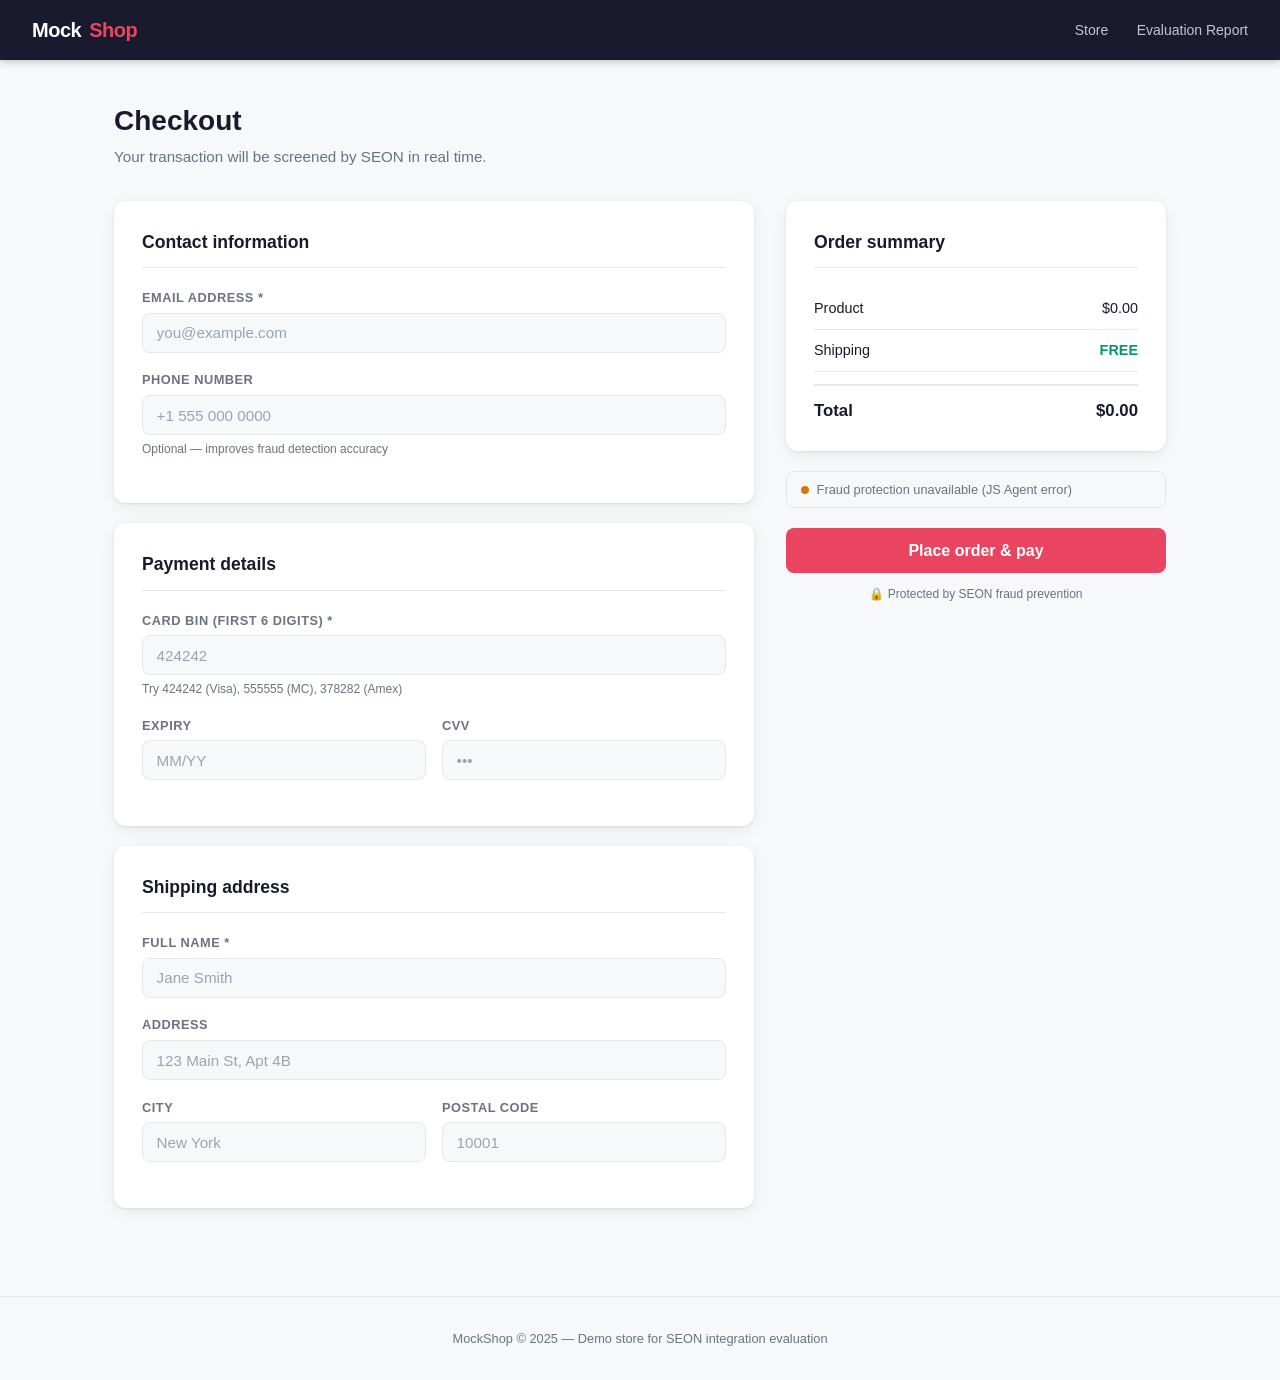
==== checkout.html @ 4286bf69 "Add evaluation report page to UI - report.html: full interactive report with how-to instructions,   " ====
<!DOCTYPE html>
<html lang="en">
<head>
  <meta charset="UTF-8" />
  <meta name="viewport" content="width=device-width, initial-scale=1.0" />
  <title>Checkout — MockShop</title>
  <link rel="stylesheet" href="style.css" />
  <!-- SEON JavaScript Agent v6 -->
  <script src="https://cdn.seondf.com/js/v6/agent.js"></script>
</head>
<body>

<header>
  <a class="logo" href="index.html">Mock<span>Shop</span></a>
  <nav>
    <a href="index.html">Store</a>
    <a href="report.html">Evaluation Report</a>
  </nav>
</header>

<main>
  <h1 class="page-title">Checkout</h1>
  <p class="page-subtitle">Your transaction will be screened by SEON in real time.</p>

  <div class="checkout-layout">

    <!-- ── Left: form ── -->
    <div>
      <div class="card" style="margin-bottom:1.25rem">
        <p class="card-title">Contact information</p>

        <div class="form-group">
          <label for="email">Email address *</label>
          <input type="email" id="email" placeholder="you@example.com" required />
        </div>

        <div class="form-group">
          <label for="phone">Phone number</label>
          <input type="tel" id="phone" placeholder="+1 555 000 0000" />
          <p class="input-hint">Optional — improves fraud detection accuracy</p>
        </div>
      </div>

      <div class="card" style="margin-bottom:1.25rem">
        <p class="card-title">Payment details</p>

        <div class="form-group">
          <label for="card_bin">Card BIN (first 6 digits) *</label>
          <input type="text" id="card_bin" placeholder="424242" maxlength="6" pattern="\d{6}" required />
          <p class="input-hint">Try 424242 (Visa), 555555 (MC), 378282 (Amex)</p>
        </div>

        <div class="form-row">
          <div class="form-group">
            <label for="card_expiry">Expiry</label>
            <input type="text" id="card_expiry" placeholder="MM/YY" maxlength="5" />
          </div>
          <div class="form-group">
            <label for="card_cvv">CVV</label>
            <input type="text" id="card_cvv" placeholder="•••" maxlength="4" />
          </div>
        </div>
      </div>

      <div class="card">
        <p class="card-title">Shipping address</p>

        <div class="form-group">
          <label for="full_name">Full name *</label>
          <input type="text" id="full_name" placeholder="Jane Smith" required />
        </div>

        <div class="form-group">
          <label for="address">Address</label>
          <input type="text" id="address" placeholder="123 Main St, Apt 4B" />
        </div>

        <div class="form-row">
          <div class="form-group">
            <label for="city">City</label>
            <input type="text" id="city" placeholder="New York" />
          </div>
          <div class="form-group">
            <label for="postal">Postal code</label>
            <input type="text" id="postal" placeholder="10001" />
          </div>
        </div>
      </div>
    </div>

    <!-- ── Right: order summary + pay button ── -->
    <div>
      <div class="card" style="margin-bottom:1.25rem">
        <p class="card-title">Order summary</p>
        <div class="order-item">
          <span id="summary-product">Loading…</span>
          <span id="summary-amount">—</span>
        </div>
        <div class="order-item">
          <span>Shipping</span>
          <span style="color:var(--approve);font-weight:600">FREE</span>
        </div>
        <div class="order-total">
          <span>Total</span>
          <span id="summary-total">—</span>
        </div>
      </div>

      <!-- SEON fingerprint status -->
      <div class="seon-badge loading" id="seon-status">
        <span class="dot"></span>
        <span id="seon-status-text">Initializing fraud protection…</span>
      </div>

      <!-- Error box (shown on API/CORS errors) -->
      <div class="error-box" id="error-box"></div>

      <button class="btn btn-primary" id="pay-btn" style="width:100%;justify-content:center;padding:.85rem;font-size:1rem" onclick="handleCheckout()">
        Place order & pay
      </button>

      <p style="font-size:.75rem;color:var(--muted);text-align:center;margin-top:.75rem">
        🔒 Protected by SEON fraud prevention
      </p>
    </div>

  </div>
</main>

<footer>
  MockShop &copy; 2025 — Demo store for SEON integration evaluation
</footer>

<!-- ── Result modal ── -->
<div class="result-overlay" id="result-overlay">
  <div class="result-modal" id="result-modal">
    <div class="result-icon" id="result-icon"></div>
    <div class="result-state" id="result-state"></div>
    <div class="result-score" id="result-score"></div>
    <div class="result-details" id="result-details"></div>
    <button class="btn btn-primary" style="width:100%;justify-content:center" onclick="location.href='index.html'">
      Back to shop
    </button>
  </div>
</div>

<script>
// ── Configuration ──────────────────────────────────────────────────────────
const SEON_API_URL = '/api/seon-check'; // Serverless proxy — key is server-side

// ── Parse URL params ────────────────────────────────────────────────────────
const params = new URLSearchParams(location.search);
const productName = params.get('product') || 'Product';
const amount      = parseFloat(params.get('amount') || '0');
const sku         = params.get('sku') || 'UNKNOWN';

document.getElementById('summary-product').textContent = productName;
document.getElementById('summary-amount').textContent  = `$${amount.toFixed(2)}`;
document.getElementById('summary-total').textContent   = `$${amount.toFixed(2)}`;

// ── Helpers ─────────────────────────────────────────────────────────────────
function uuid() {
  return 'xxxxxxxx-xxxx-4xxx-yxxx-xxxxxxxxxxxx'.replace(/[xy]/g, c => {
    const r = Math.random() * 16 | 0;
    return (c === 'x' ? r : (r & 0x3 | 0x8)).toString(16);
  });
}

async function getClientIP() {
  try {
    const r = await fetch('https://api.ipify.org?format=json');
    const d = await r.json();
    return d.ip;
  } catch {
    return null;
  }
}

// ── SEON JS Agent init ───────────────────────────────────────────────────────
let seonReady = false;
let seonError = null;

(async () => {
  const statusEl   = document.getElementById('seon-status');
  const statusText = document.getElementById('seon-status-text');

  try {
    if (typeof seon === 'undefined') throw new Error('SEON JS Agent failed to load');

    await seon.init({
      host: 'seondf.com',
      silent_mode: true,
    });

    seonReady = true;
    statusEl.classList.remove('loading');
    statusEl.classList.add('ready');
    statusText.textContent = 'Fraud protection active';
  } catch (err) {
    seonError = err.message;
    statusText.textContent = 'Fraud protection unavailable (JS Agent error)';
    console.warn('[SEON] init error:', err);
  }
})();

// ── Checkout handler ────────────────────────────────────────────────────────
async function handleCheckout() {
  const email   = document.getElementById('email').value.trim();
  const phone   = document.getElementById('phone').value.trim();
  const cardBin = document.getElementById('card_bin').value.trim();
  const name    = document.getElementById('full_name').value.trim();

  // Basic validation
  if (!email || !cardBin || cardBin.length !== 6 || !name) {
    showError('Please fill in your email, full name, and a valid 6-digit card BIN.');
    return;
  }

  // Loading state
  const btn = document.getElementById('pay-btn');
  btn.innerHTML = '<span class="spinner"></span>Checking transaction…';
  btn.disabled = true;
  hideError();

  try {
    // 1. Get device fingerprint session token from SEON JS Agent
    let sessionToken = null;
    const sessionId = uuid();

    if (seonReady) {
      try {
        sessionToken = await seon.getSession({
          host: 'seondf.com',
          session_id: sessionId,
        });
      } catch (e) {
        console.warn('[SEON] getSession error:', e);
      }
    }

    // 2. Get client IP
    const clientIp = await getClientIP();

    // 3. Build Fraud API payload (ecommerce / purchase use case)
    const transactionId = uuid();
    const payload = {
      config: {
        api_fields: ['email', 'ip', 'card_bin', 'aml'],
        aml: { enabled: false },
      },
      action_type: 'purchase',
      transaction_id: transactionId,
      email: email,
      ip: clientIp || undefined,
      phone_number: phone || undefined,
      card_bin: cardBin,
      purchase_amount: amount,
      purchase_currency: 'USD',
      full_name: name,
      custom_fields: {
        product_sku: sku,
        product_name: productName,
        integration_type: 'browser_direct',
        demo: true,
      },
    };

    if (sessionToken) {
      payload.session = sessionToken;
    }

    // 4. Call SEON Fraud API via serverless proxy
    const response = await fetch(SEON_API_URL, {
      method: 'POST',
      headers: { 'Content-Type': 'application/json' },
      body: JSON.stringify(payload),
    });

    const data = await response.json();

    if (!response.ok || data.error_code) {
      throw new Error(data.message || data.error || `HTTP ${response.status}`);
    }

    // 5. Show result
    showResult(data, transactionId, sessionToken !== null);

  } catch (err) {
    console.error('[SEON] checkout error:', err);

    let msg = err.message;

    if (err instanceof TypeError) {
      msg = 'Network error — could not reach the API. Check your connection.';
    }

    showError(msg);
    btn.innerHTML = 'Place order & pay';
    btn.disabled = false;
  }
}

// ── Result display ──────────────────────────────────────────────────────────
function showResult(data, txId, hasSession) {
  const d = data.data || {};
  const state = d.state || 'UNKNOWN';
  const score = typeof d.fraud_score === 'number' ? d.fraud_score.toFixed(1) : '—';

  const icons  = { APPROVE: '✅', REVIEW: '⚠️', DECLINE: '❌', UNKNOWN: '❓' };
  const labels = { APPROVE: 'Approved', REVIEW: 'Under Review', DECLINE: 'Declined', UNKNOWN: 'Unknown' };
  const classes = {
    APPROVE: 'result-bg-approve',
    REVIEW:  'result-bg-review',
    DECLINE: 'result-bg-decline',
    UNKNOWN: 'result-bg-review',
  };

  document.getElementById('result-icon').textContent  = icons[state]  || '❓';
  document.getElementById('result-state').textContent = labels[state] || state;
  document.getElementById('result-score').textContent = `Fraud score: ${score} / 100`;

  // Build detail rows
  const emailData = d.email_details || {};
  const ipData    = d.ip_details    || {};
  const cardData  = d.card_details  || {};

  const rows = [
    ['Transaction ID',    txId.slice(0, 8) + '…'],
    ['Product',           productName],
    ['Amount',            `$${amount.toFixed(2)} USD`],
    ['Email domain',      emailData.email_domain            || '—'],
    ['Email deliverable', emailData.deliverable != null ? (emailData.deliverable ? 'Yes' : 'No') : '—'],
    ['IP country',        ipData.ip_country                 || '—'],
    ['IP type',           ipData.ip_type                    || '—'],
    ['VPN / Proxy',       ipData.vpn != null ? (ipData.vpn ? 'Yes' : 'No') : '—'],
    ['Card country',      cardData.card_country             || '—'],
    ['Card type',         cardData.card_type                || '—'],
    ['Device fingerprint', hasSession ? 'Captured' : 'Not captured'],
  ];

  document.getElementById('result-details').innerHTML = rows.map(([k, v]) =>
    `<div class="result-detail-row">
       <span class="result-detail-label">${k}</span>
       <span class="result-detail-value">${v}</span>
     </div>`
  ).join('');

  const modal = document.getElementById('result-modal');
  modal.className = `result-modal ${classes[state] || ''}`;

  document.getElementById('result-overlay').classList.add('show');
}

// ── Utility ──────────────────────────────────────────────────────────────────
function showError(msg) {
  const box = document.getElementById('error-box');
  box.textContent = '⚠ ' + msg;
  box.style.display = 'block';
}

function hideError() {
  document.getElementById('error-box').style.display = 'none';
}

// Close modal on backdrop click
document.getElementById('result-overlay').addEventListener('click', function(e) {
  if (e.target === this) this.classList.remove('show');
});
</script>

</body>
</html>
---- style.css ----
:root {
  --bg: #f7f8fa;
  --surface: #ffffff;
  --primary: #1a1a2e;
  --accent: #e94560;
  --accent-hover: #c73652;
  --text: #1a1a2e;
  --muted: #6b7280;
  --border: #e5e7eb;
  --approve: #059669;
  --approve-bg: #d1fae5;
  --review: #d97706;
  --review-bg: #fef3c7;
  --decline: #dc2626;
  --decline-bg: #fee2e2;
  --radius: 12px;
  --shadow: 0 1px 3px rgba(0,0,0,.08), 0 4px 16px rgba(0,0,0,.06);
}

* { box-sizing: border-box; margin: 0; padding: 0; }

body {
  font-family: -apple-system, BlinkMacSystemFont, "Segoe UI", Roboto, sans-serif;
  background: var(--bg);
  color: var(--text);
  line-height: 1.5;
  min-height: 100vh;
}

/* ── Header ── */
header {
  background: var(--primary);
  color: white;
  padding: 0 2rem;
  height: 60px;
  display: flex;
  align-items: center;
  justify-content: space-between;
  position: sticky;
  top: 0;
  z-index: 100;
  box-shadow: 0 2px 8px rgba(0,0,0,.2);
}

header .logo {
  font-size: 1.25rem;
  font-weight: 700;
  letter-spacing: -0.5px;
  display: flex;
  align-items: center;
  gap: 8px;
  text-decoration: none;
  color: white;
}

header .logo span { color: var(--accent); }

header nav a {
  color: rgba(255,255,255,.75);
  text-decoration: none;
  font-size: .875rem;
  margin-left: 1.5rem;
  transition: color .15s;
}
header nav a:hover { color: white; }

/* ── Main layout ── */
main {
  max-width: 1100px;
  margin: 0 auto;
  padding: 2.5rem 1.5rem;
}

.page-title {
  font-size: 1.75rem;
  font-weight: 700;
  margin-bottom: 0.25rem;
}

.page-subtitle {
  color: var(--muted);
  font-size: .95rem;
  margin-bottom: 2rem;
}

/* ── Product grid ── */
.products {
  display: grid;
  grid-template-columns: repeat(auto-fill, minmax(240px, 1fr));
  gap: 1.5rem;
}

.product-card {
  background: var(--surface);
  border-radius: var(--radius);
  box-shadow: var(--shadow);
  overflow: hidden;
  transition: transform .2s, box-shadow .2s;
}

.product-card:hover {
  transform: translateY(-4px);
  box-shadow: 0 4px 6px rgba(0,0,0,.08), 0 12px 28px rgba(0,0,0,.1);
}

.product-img {
  width: 100%;
  aspect-ratio: 1;
  object-fit: cover;
  background: linear-gradient(135deg, #e0e7ff, #c7d2fe);
  display: flex;
  align-items: center;
  justify-content: center;
  font-size: 4rem;
}

.product-body { padding: 1.25rem; }

.product-name {
  font-weight: 600;
  font-size: 1rem;
  margin-bottom: 0.25rem;
}

.product-desc {
  color: var(--muted);
  font-size: .8rem;
  margin-bottom: 1rem;
  line-height: 1.4;
}

.product-footer {
  display: flex;
  align-items: center;
  justify-content: space-between;
}

.product-price {
  font-size: 1.25rem;
  font-weight: 700;
  color: var(--accent);
}

.btn {
  display: inline-flex;
  align-items: center;
  gap: 6px;
  padding: .5rem 1.1rem;
  border-radius: 8px;
  font-size: .875rem;
  font-weight: 600;
  cursor: pointer;
  border: none;
  transition: background .15s, transform .1s;
  text-decoration: none;
}

.btn:active { transform: scale(.97); }

.btn-primary {
  background: var(--accent);
  color: white;
}
.btn-primary:hover { background: var(--accent-hover); }

.btn-outline {
  background: transparent;
  color: var(--accent);
  border: 1.5px solid var(--accent);
}
.btn-outline:hover { background: #fff0f3; }

/* ── Checkout page ── */
.checkout-layout {
  display: grid;
  grid-template-columns: 1fr 380px;
  gap: 2rem;
  align-items: start;
}

@media (max-width: 768px) {
  .checkout-layout { grid-template-columns: 1fr; }
}

.card {
  background: var(--surface);
  border-radius: var(--radius);
  box-shadow: var(--shadow);
  padding: 1.75rem;
}

.card-title {
  font-size: 1.1rem;
  font-weight: 700;
  margin-bottom: 1.25rem;
  padding-bottom: 0.75rem;
  border-bottom: 1px solid var(--border);
}

/* ── Order summary ── */
.order-item {
  display: flex;
  justify-content: space-between;
  align-items: center;
  padding: .6rem 0;
  border-bottom: 1px solid var(--border);
  font-size: .9rem;
}

.order-item:last-child { border-bottom: none; }

.order-total {
  display: flex;
  justify-content: space-between;
  font-weight: 700;
  font-size: 1.05rem;
  margin-top: .75rem;
  padding-top: .75rem;
  border-top: 2px solid var(--border);
}

/* ── Form ── */
.form-group {
  margin-bottom: 1.1rem;
}

label {
  display: block;
  font-size: .8rem;
  font-weight: 600;
  color: var(--muted);
  text-transform: uppercase;
  letter-spacing: .04em;
  margin-bottom: .35rem;
}

input {
  width: 100%;
  padding: .65rem .85rem;
  border: 1.5px solid var(--border);
  border-radius: 8px;
  font-size: .95rem;
  background: var(--bg);
  color: var(--text);
  transition: border-color .15s;
  outline: none;
}

input:focus { border-color: var(--accent); background: white; }

input::placeholder { color: #9ca3af; }

.input-hint {
  font-size: .75rem;
  color: var(--muted);
  margin-top: .3rem;
}

.form-row { display: grid; grid-template-columns: 1fr 1fr; gap: 1rem; }

/* ── SEON status ── */
.seon-badge {
  display: flex;
  align-items: center;
  gap: 8px;
  font-size: .8rem;
  color: var(--muted);
  background: var(--bg);
  border: 1px solid var(--border);
  border-radius: 8px;
  padding: .5rem .85rem;
  margin-bottom: 1.25rem;
}

.seon-badge .dot {
  width: 8px;
  height: 8px;
  border-radius: 50%;
  background: #9ca3af;
  flex-shrink: 0;
}

.seon-badge.ready .dot { background: var(--approve); }
.seon-badge.loading .dot { background: var(--review); animation: pulse 1s infinite; }

@keyframes pulse {
  0%, 100% { opacity: 1; }
  50% { opacity: .4; }
}

/* ── Result overlay ── */
.result-overlay {
  display: none;
  position: fixed;
  inset: 0;
  background: rgba(0,0,0,.5);
  z-index: 200;
  align-items: center;
  justify-content: center;
  padding: 1rem;
}

.result-overlay.show { display: flex; }

.result-modal {
  background: white;
  border-radius: 16px;
  padding: 2rem;
  max-width: 460px;
  width: 100%;
  box-shadow: 0 20px 60px rgba(0,0,0,.25);
  animation: slideUp .25s ease;
}

@keyframes slideUp {
  from { transform: translateY(30px); opacity: 0; }
  to { transform: translateY(0); opacity: 1; }
}

.result-icon { font-size: 3rem; margin-bottom: .75rem; }

.result-state {
  font-size: 1.6rem;
  font-weight: 800;
  margin-bottom: .25rem;
}

.result-score {
  font-size: .95rem;
  color: var(--muted);
  margin-bottom: 1.25rem;
}

.result-details {
  background: var(--bg);
  border-radius: 8px;
  padding: 1rem;
  margin-bottom: 1.5rem;
  font-size: .85rem;
}

.result-detail-row {
  display: flex;
  justify-content: space-between;
  padding: .3rem 0;
  border-bottom: 1px solid var(--border);
}

.result-detail-row:last-child { border-bottom: none; }

.result-detail-label { color: var(--muted); }

.result-detail-value { font-weight: 500; }

.result-approve { color: var(--approve); }
.result-review { color: var(--review); }
.result-decline { color: var(--decline); }

.result-bg-approve { background: var(--approve-bg); border: 2px solid var(--approve); }
.result-bg-review { background: var(--review-bg); border: 2px solid var(--review); }
.result-bg-decline { background: var(--decline-bg); border: 2px solid var(--decline); }

.result-modal.result-bg-approve .result-state { color: var(--approve); }
.result-modal.result-bg-review .result-state { color: var(--review); }
.result-modal.result-bg-decline .result-state { color: var(--decline); }

.spinner {
  display: inline-block;
  width: 18px;
  height: 18px;
  border: 2.5px solid rgba(255,255,255,.3);
  border-top-color: white;
  border-radius: 50%;
  animation: spin .7s linear infinite;
  margin-right: 8px;
  vertical-align: middle;
}

@keyframes spin { to { transform: rotate(360deg); } }

/* ── Footer ── */
footer {
  text-align: center;
  padding: 2rem;
  color: var(--muted);
  font-size: .8rem;
  border-top: 1px solid var(--border);
  margin-top: 3rem;
}

.badge {
  display: inline-block;
  padding: .2rem .6rem;
  border-radius: 999px;
  font-size: .7rem;
  font-weight: 600;
  text-transform: uppercase;
  letter-spacing: .05em;
}

.badge-new { background: #dbeafe; color: #1d4ed8; }
.badge-hot { background: #fee2e2; color: #dc2626; }

/* ── Error box ── */
.error-box {
  background: #fee2e2;
  border: 1px solid #fca5a5;
  border-radius: 8px;
  padding: .85rem 1rem;
  font-size: .85rem;
  color: #991b1b;
  margin-bottom: 1rem;
  display: none;
}
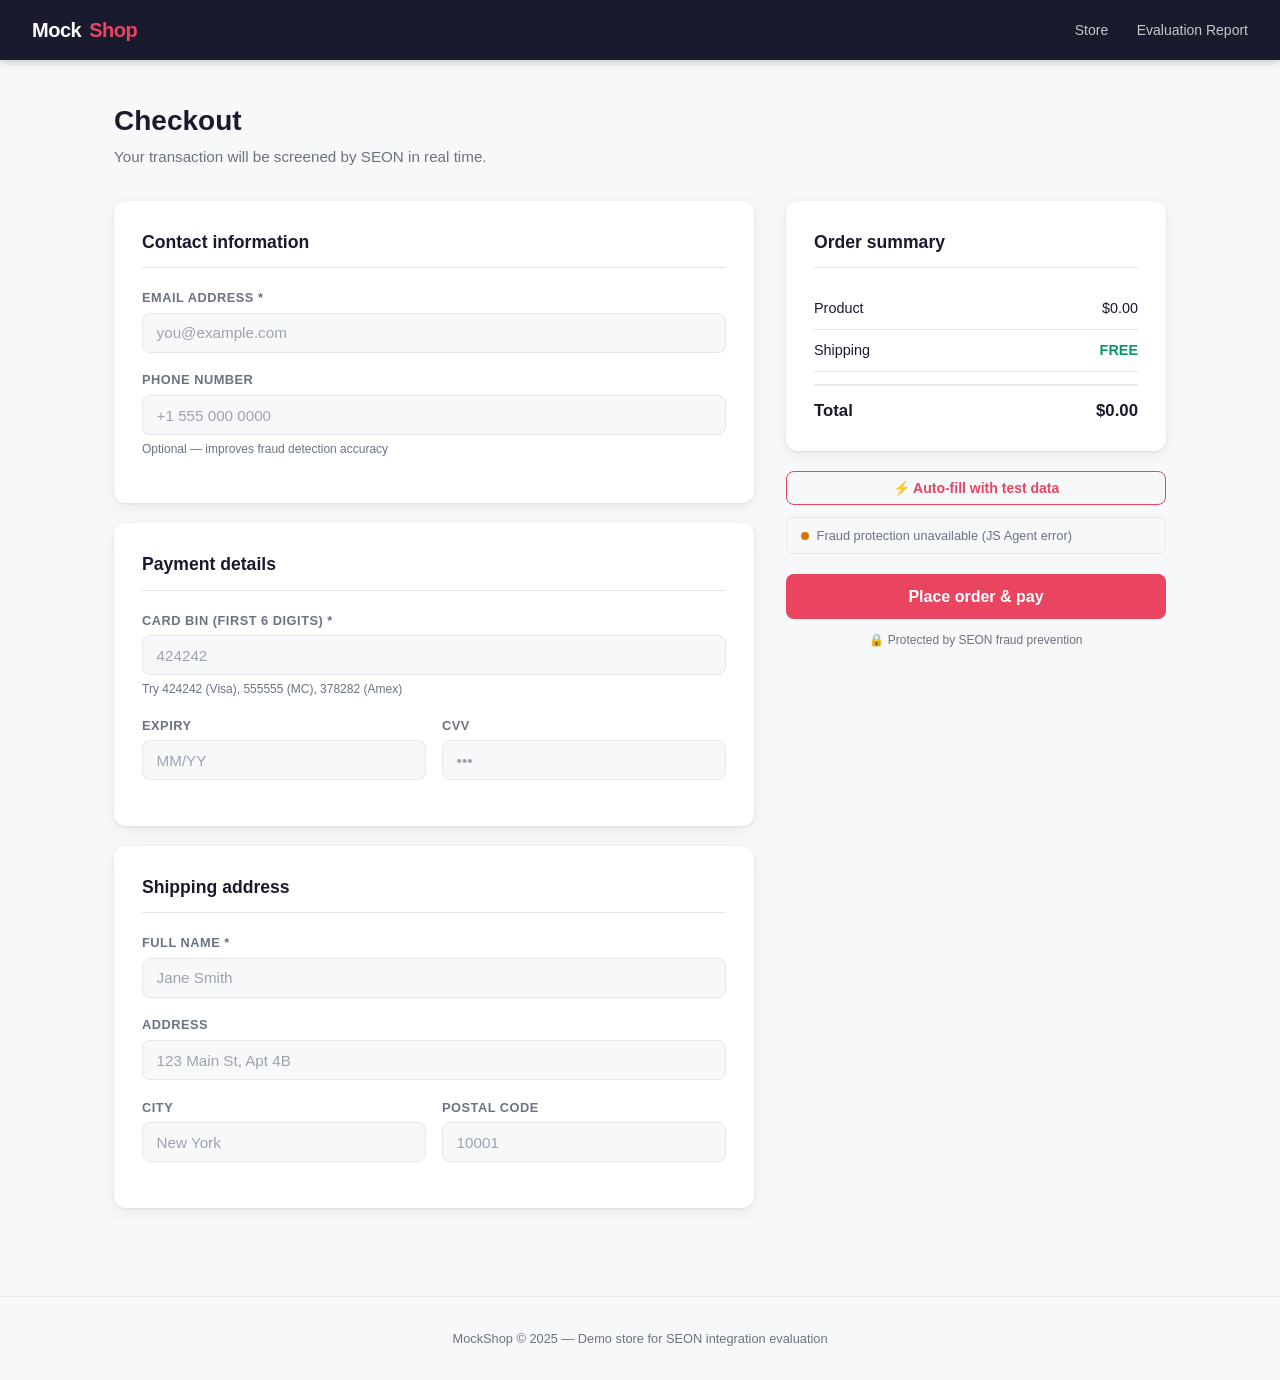
==== commit 5fdf5808: "Add auto-fill button with rotating test profiles 7 profiles cycling from low-risk (gmail, Visa 42424" ====
--- a/checkout.html
+++ b/checkout.html
@@ -105,6 +105,11 @@
           <span id="summary-total">—</span>
         </div>
       </div>
+
+      <!-- Auto-fill -->
+      <button class="btn btn-outline" id="autofill-btn" style="width:100%;justify-content:center;margin-bottom:.75rem" onclick="autoFill()">
+        ⚡ Auto-fill with test data
+      </button>
 
       <!-- SEON fingerprint status -->
       <div class="seon-badge loading" id="seon-status">
@@ -147,6 +152,45 @@
 <script>
 // ── Configuration ──────────────────────────────────────────────────────────
 const SEON_API_URL = '/api/seon-check'; // Serverless proxy — key is server-side
+
+// ── Auto-fill test data ──────────────────────────────────────────────────────
+const TEST_PROFILES = [
+  { name: 'Alice Johnson',   email: 'alice.johnson@gmail.com',      phone: '+14155552671', bin: '424242', city: 'San Francisco', postal: '94105', street: '101 Market St',     flag: '🟢 Low risk' },
+  { name: 'Bob Smith',       email: 'bob.smith@outlook.com',        phone: '+12125550182', bin: '555555', city: 'New York',      postal: '10001', street: '350 5th Ave',       flag: '🟢 Low risk' },
+  { name: 'Carlos Rivera',   email: 'carlos.r@yahoo.com',           phone: '+13105559823', bin: '378282', city: 'Los Angeles',   postal: '90001', street: '6500 Sunset Blvd',  flag: '🟢 Low risk' },
+  { name: 'Diana Wei',       email: 'diana.wei@protonmail.com',     phone: '+16175554321', bin: '400000', city: 'Boston',        postal: '02101', street: '1 Financial Ctr',   flag: '🟡 Medium risk' },
+  { name: 'Ethan Müller',    email: 'ethan.muller@temp-mail.org',   phone: '+4915215559876',bin: '676130', city: 'Berlin',       postal: '10115', street: 'Unter den Linden 1',flag: '🟡 Medium risk' },
+  { name: 'Fiona Black',     email: 'fiona99@mailinator.com',       phone: '+44207559001', bin: '491761', city: 'London',        postal: 'EC1A 1BB', street: '10 Downing St', flag: '🔴 Higher risk' },
+  { name: 'George Tanaka',   email: 'g.tanaka@guerrillamail.com',   phone: '+81345559012', bin: '356600', city: 'Tokyo',         postal: '100-0001', street: '1-1 Chiyoda',   flag: '🔴 Higher risk' },
+];
+
+let profileIndex = 0;
+
+function autoFill() {
+  const p = TEST_PROFILES[profileIndex % TEST_PROFILES.length];
+  profileIndex++;
+
+  document.getElementById('full_name').value  = p.name;
+  document.getElementById('email').value      = p.email;
+  document.getElementById('phone').value      = p.phone;
+  document.getElementById('card_bin').value   = p.bin;
+  document.getElementById('card_expiry').value= '12/27';
+  document.getElementById('card_cvv').value   = '123';
+  document.getElementById('address').value    = p.street;
+  document.getElementById('city').value       = p.city;
+  document.getElementById('postal').value     = p.postal;
+
+  const btn = document.getElementById('autofill-btn');
+  btn.textContent = `⚡ ${p.flag} — click again to rotate`;
+
+  // Flash fields
+  ['full_name','email','phone','card_bin','card_expiry','card_cvv','address','city','postal'].forEach(id => {
+    const el = document.getElementById(id);
+    el.style.transition = 'background .15s';
+    el.style.background = '#fef9c3';
+    setTimeout(() => { el.style.background = ''; }, 600);
+  });
+}
 
 // ── Parse URL params ────────────────────────────────────────────────────────
 const params = new URLSearchParams(location.search);
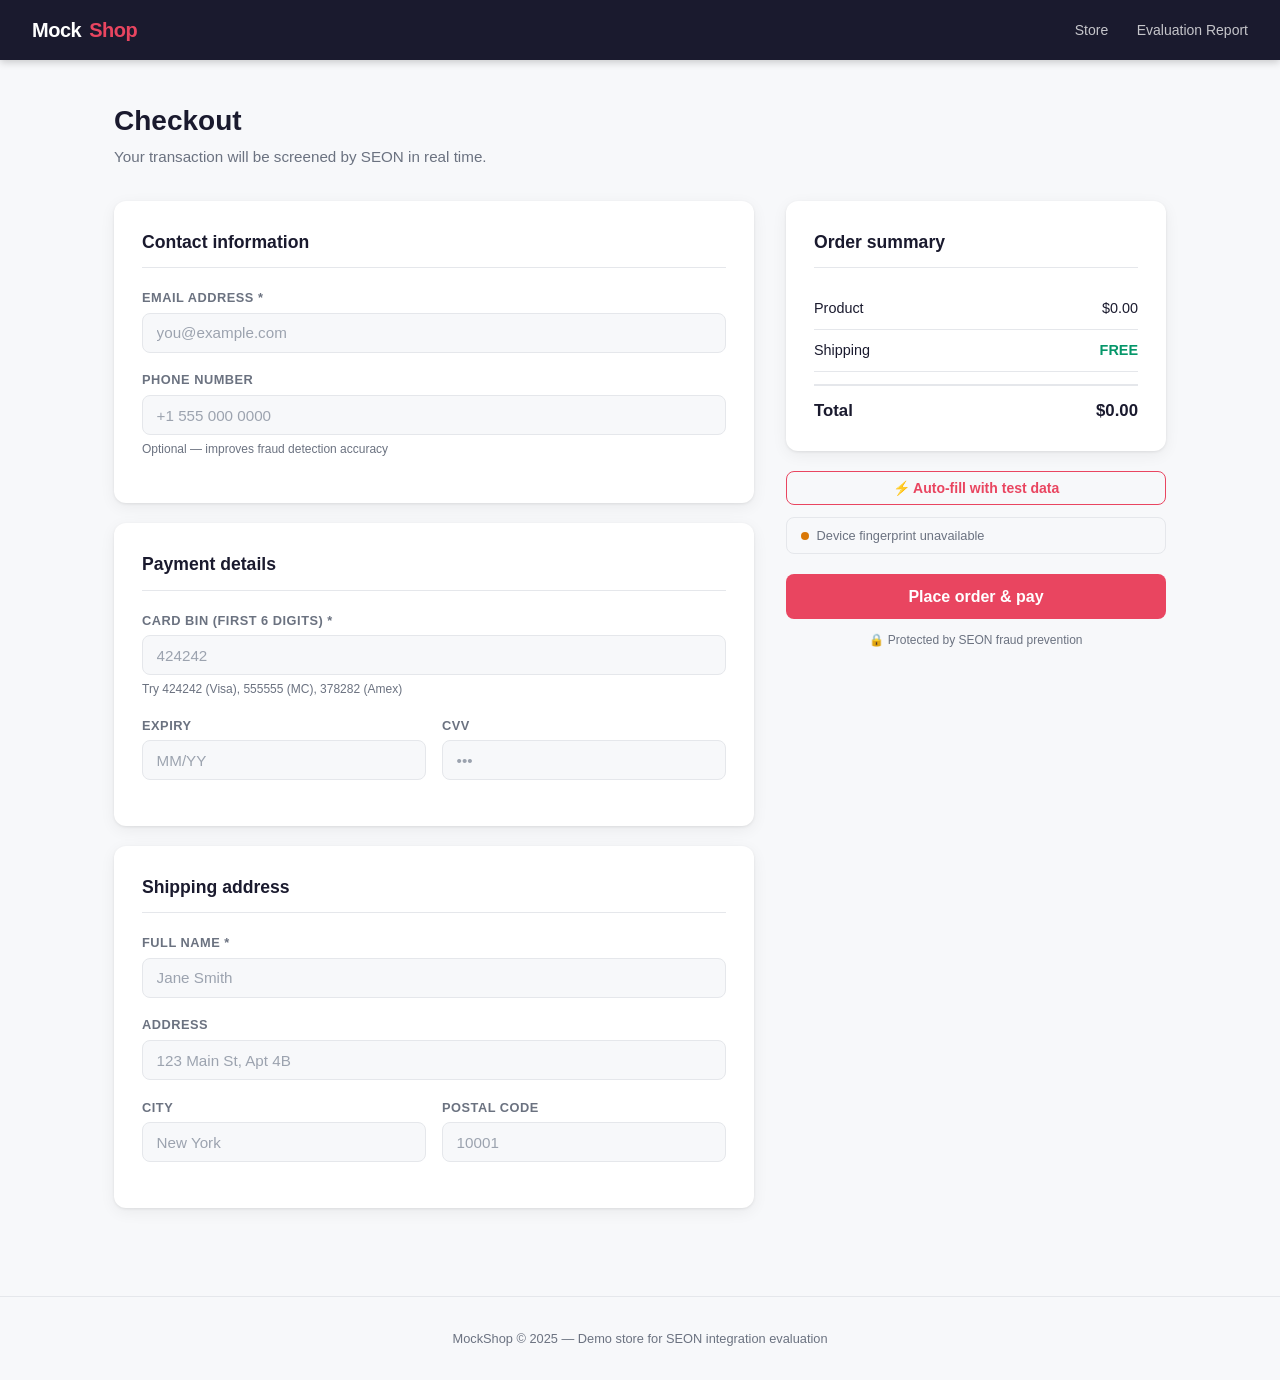
==== commit 99309309: "Fix 3 more docs-caused bugs + full enriched result display Bug fixes (all traceable to docs gaps): -" ====
--- a/checkout.html
+++ b/checkout.html
@@ -5,6 +5,54 @@
   <meta name="viewport" content="width=device-width, initial-scale=1.0" />
   <title>Checkout — MockShop</title>
   <link rel="stylesheet" href="style.css" />
+  <style>
+    /* ── Rich result modal ── */
+    .result-overlay { align-items: flex-start; padding: 2rem 1rem; overflow-y: auto; }
+    .result-modal   { max-width: 560px; width: 100%; margin: auto; max-height: none; }
+
+    .result-header { display: flex; align-items: center; gap: 1rem; margin-bottom: 1.25rem; }
+    .result-icon-big { font-size: 2.75rem; line-height: 1; flex-shrink: 0; }
+    .result-state   { font-size: 1.65rem; font-weight: 900; }
+    .result-scores  { display: flex; gap: .75rem; margin-top: .3rem; }
+    .result-score-chip {
+      background: rgba(0,0,0,.08); border-radius: 6px;
+      padding: .25rem .65rem; font-size: .8rem; font-weight: 700;
+    }
+
+    .result-section { margin-bottom: 1.1rem; }
+    .result-section-title {
+      font-size: .7rem; font-weight: 800; text-transform: uppercase;
+      letter-spacing: .07em; color: #6b7280; margin-bottom: .45rem;
+      padding-bottom: .3rem; border-bottom: 1px solid rgba(0,0,0,.08);
+    }
+    .result-rows { display: flex; flex-direction: column; gap: 0; }
+    .result-row {
+      display: flex; justify-content: space-between; align-items: center;
+      padding: .3rem 0; font-size: .83rem;
+      border-bottom: 1px solid rgba(0,0,0,.05);
+    }
+    .result-row:last-child { border-bottom: none; }
+    .result-row-label { color: #6b7280; flex-shrink: 0; margin-right: .75rem; }
+    .result-row-value { font-weight: 500; text-align: right; word-break: break-word; }
+    .val-yes  { color: var(--decline); }
+    .val-no   { color: var(--approve); }
+    .val-warn { color: var(--review); }
+    .val-ok   { color: var(--approve); }
+    .val-muted{ color: #9ca3af; }
+
+    .rules-list { display: flex; flex-direction: column; gap: .35rem; }
+    .rule-chip {
+      display: flex; justify-content: space-between;
+      background: rgba(0,0,0,.05); border-radius: 6px;
+      padding: .35rem .65rem; font-size: .78rem;
+    }
+    .rule-score { font-weight: 700; }
+    .rule-score.pos { color: var(--decline); }
+    .rule-score.neg { color: var(--approve); }
+
+    .json-toggle { font-size: .75rem; color: var(--accent); cursor: pointer; text-align: right; margin-top: .6rem; display: block; }
+    .json-block { display: none; background: #0f172a; color: #94a3b8; border-radius: 8px; padding: .85rem; font-size: .72rem; overflow-x: auto; font-family: monospace; line-height: 1.55; margin-top: .5rem; max-height: 280px; overflow-y: auto; }
+  </style>
   <!-- SEON JavaScript Agent v6 -->
   <script src="https://cdn.seondf.com/js/v6/agent.js"></script>
 </head>
@@ -28,12 +76,10 @@
     <div>
       <div class="card" style="margin-bottom:1.25rem">
         <p class="card-title">Contact information</p>
-
         <div class="form-group">
           <label for="email">Email address *</label>
           <input type="email" id="email" placeholder="you@example.com" required />
         </div>
-
         <div class="form-group">
           <label for="phone">Phone number</label>
           <input type="tel" id="phone" placeholder="+1 555 000 0000" />
@@ -43,13 +89,11 @@
 
       <div class="card" style="margin-bottom:1.25rem">
         <p class="card-title">Payment details</p>
-
         <div class="form-group">
           <label for="card_bin">Card BIN (first 6 digits) *</label>
           <input type="text" id="card_bin" placeholder="424242" maxlength="6" pattern="\d{6}" required />
           <p class="input-hint">Try 424242 (Visa), 555555 (MC), 378282 (Amex)</p>
         </div>
-
         <div class="form-row">
           <div class="form-group">
             <label for="card_expiry">Expiry</label>
@@ -64,17 +108,14 @@
 
       <div class="card">
         <p class="card-title">Shipping address</p>
-
         <div class="form-group">
           <label for="full_name">Full name *</label>
           <input type="text" id="full_name" placeholder="Jane Smith" required />
         </div>
-
         <div class="form-group">
           <label for="address">Address</label>
           <input type="text" id="address" placeholder="123 Main St, Apt 4B" />
         </div>
-
         <div class="form-row">
           <div class="form-group">
             <label for="city">City</label>
@@ -88,7 +129,7 @@
       </div>
     </div>
 
-    <!-- ── Right: order summary + pay button ── -->
+    <!-- ── Right: summary + actions ── -->
     <div>
       <div class="card" style="margin-bottom:1.25rem">
         <p class="card-title">Order summary</p>
@@ -106,22 +147,19 @@
         </div>
       </div>
 
-      <!-- Auto-fill -->
       <button class="btn btn-outline" id="autofill-btn" style="width:100%;justify-content:center;margin-bottom:.75rem" onclick="autoFill()">
         ⚡ Auto-fill with test data
       </button>
 
-      <!-- SEON fingerprint status -->
       <div class="seon-badge loading" id="seon-status">
         <span class="dot"></span>
         <span id="seon-status-text">Initializing fraud protection…</span>
       </div>
 
-      <!-- Error box (shown on API/CORS errors) -->
       <div class="error-box" id="error-box"></div>
 
       <button class="btn btn-primary" id="pay-btn" style="width:100%;justify-content:center;padding:.85rem;font-size:1rem" onclick="handleCheckout()">
-        Place order & pay
+        Place order &amp; pay
       </button>
 
       <p style="font-size:.75rem;color:var(--muted);text-align:center;margin-top:.75rem">
@@ -139,51 +177,41 @@
 <!-- ── Result modal ── -->
 <div class="result-overlay" id="result-overlay">
   <div class="result-modal" id="result-modal">
-    <div class="result-icon" id="result-icon"></div>
-    <div class="result-state" id="result-state"></div>
-    <div class="result-score" id="result-score"></div>
-    <div class="result-details" id="result-details"></div>
-    <button class="btn btn-primary" style="width:100%;justify-content:center" onclick="location.href='index.html'">
+    <div id="result-content"></div>
+    <button class="btn btn-primary" style="width:100%;justify-content:center;margin-top:1rem" onclick="location.href='index.html'">
       Back to shop
     </button>
   </div>
 </div>
 
 <script>
-// ── Configuration ──────────────────────────────────────────────────────────
-const SEON_API_URL = '/api/seon-check'; // Serverless proxy — key is server-side
-
-// ── Auto-fill test data ──────────────────────────────────────────────────────
+const SEON_API_URL = '/api/seon-check';
+
+// ── Test profiles ────────────────────────────────────────────────────────────
 const TEST_PROFILES = [
-  { name: 'Alice Johnson',   email: 'alice.johnson@gmail.com',      phone: '+14155552671', bin: '424242', city: 'San Francisco', postal: '94105', street: '101 Market St',     flag: '🟢 Low risk' },
-  { name: 'Bob Smith',       email: 'bob.smith@outlook.com',        phone: '+12125550182', bin: '555555', city: 'New York',      postal: '10001', street: '350 5th Ave',       flag: '🟢 Low risk' },
-  { name: 'Carlos Rivera',   email: 'carlos.r@yahoo.com',           phone: '+13105559823', bin: '378282', city: 'Los Angeles',   postal: '90001', street: '6500 Sunset Blvd',  flag: '🟢 Low risk' },
-  { name: 'Diana Wei',       email: 'diana.wei@protonmail.com',     phone: '+16175554321', bin: '400000', city: 'Boston',        postal: '02101', street: '1 Financial Ctr',   flag: '🟡 Medium risk' },
-  { name: 'Ethan Müller',    email: 'ethan.muller@temp-mail.org',   phone: '+4915215559876',bin: '676130', city: 'Berlin',       postal: '10115', street: 'Unter den Linden 1',flag: '🟡 Medium risk' },
-  { name: 'Fiona Black',     email: 'fiona99@mailinator.com',       phone: '+44207559001', bin: '491761', city: 'London',        postal: 'EC1A 1BB', street: '10 Downing St', flag: '🔴 Higher risk' },
-  { name: 'George Tanaka',   email: 'g.tanaka@guerrillamail.com',   phone: '+81345559012', bin: '356600', city: 'Tokyo',         postal: '100-0001', street: '1-1 Chiyoda',   flag: '🔴 Higher risk' },
+  { name:'Alice Johnson',  email:'alice.johnson@gmail.com',     phone:'+14155552671',  bin:'424242', city:'San Francisco', postal:'94105',    street:'101 Market St',       flag:'🟢 Low risk' },
+  { name:'Bob Smith',      email:'bob.smith@outlook.com',       phone:'+12125550182',  bin:'555555', city:'New York',      postal:'10001',    street:'350 5th Ave',          flag:'🟢 Low risk' },
+  { name:'Carlos Rivera',  email:'carlos.r@yahoo.com',          phone:'+13105559823',  bin:'378282', city:'Los Angeles',   postal:'90001',    street:'6500 Sunset Blvd',     flag:'🟢 Low risk' },
+  { name:'Diana Wei',      email:'diana.wei@protonmail.com',    phone:'+16175554321',  bin:'400000', city:'Boston',        postal:'02101',    street:'1 Financial Ctr',      flag:'🟡 Medium risk' },
+  { name:'Ethan Müller',   email:'ethan.muller@temp-mail.org',  phone:'+4915215559876',bin:'676130', city:'Berlin',        postal:'10115',    street:'Unter den Linden 1',   flag:'🟡 Medium risk' },
+  { name:'Fiona Black',    email:'fiona99@mailinator.com',      phone:'+44207559001',  bin:'491761', city:'London',        postal:'EC1A 1BB', street:'10 Downing St',        flag:'🔴 Higher risk' },
+  { name:'George Tanaka',  email:'g.tanaka@guerrillamail.com',  phone:'+81345559012',  bin:'356600', city:'Tokyo',         postal:'100-0001', street:'1-1 Chiyoda',          flag:'🔴 Higher risk' },
 ];
-
 let profileIndex = 0;
 
 function autoFill() {
   const p = TEST_PROFILES[profileIndex % TEST_PROFILES.length];
   profileIndex++;
-
-  document.getElementById('full_name').value  = p.name;
-  document.getElementById('email').value      = p.email;
-  document.getElementById('phone').value      = p.phone;
-  document.getElementById('card_bin').value   = p.bin;
-  document.getElementById('card_expiry').value= '12/27';
-  document.getElementById('card_cvv').value   = '123';
-  document.getElementById('address').value    = p.street;
-  document.getElementById('city').value       = p.city;
-  document.getElementById('postal').value     = p.postal;
-
-  const btn = document.getElementById('autofill-btn');
-  btn.textContent = `⚡ ${p.flag} — click again to rotate`;
-
-  // Flash fields
+  document.getElementById('full_name').value   = p.name;
+  document.getElementById('email').value       = p.email;
+  document.getElementById('phone').value       = p.phone;
+  document.getElementById('card_bin').value    = p.bin;
+  document.getElementById('card_expiry').value = '12/27';
+  document.getElementById('card_cvv').value    = '123';
+  document.getElementById('address').value     = p.street;
+  document.getElementById('city').value        = p.city;
+  document.getElementById('postal').value      = p.postal;
+  document.getElementById('autofill-btn').textContent = `⚡ ${p.flag} — click again to rotate`;
   ['full_name','email','phone','card_bin','card_expiry','card_cvv','address','city','postal'].forEach(id => {
     const el = document.getElementById(id);
     el.style.transition = 'background .15s';
@@ -192,17 +220,15 @@
   });
 }
 
-// ── Parse URL params ────────────────────────────────────────────────────────
-const params = new URLSearchParams(location.search);
+// ── URL params ───────────────────────────────────────────────────────────────
+const params      = new URLSearchParams(location.search);
 const productName = params.get('product') || 'Product';
 const amount      = parseFloat(params.get('amount') || '0');
 const sku         = params.get('sku') || 'UNKNOWN';
-
 document.getElementById('summary-product').textContent = productName;
 document.getElementById('summary-amount').textContent  = `$${amount.toFixed(2)}`;
 document.getElementById('summary-total').textContent   = `$${amount.toFixed(2)}`;
 
-// ── Helpers ─────────────────────────────────────────────────────────────────
 function uuid() {
   return 'xxxxxxxx-xxxx-4xxx-yxxx-xxxxxxxxxxxx'.replace(/[xy]/g, c => {
     const r = Math.random() * 16 | 0;
@@ -211,206 +237,274 @@
 }
 
 async function getClientIP() {
-  try {
-    const r = await fetch('https://api.ipify.org?format=json');
-    const d = await r.json();
-    return d.ip;
-  } catch {
-    return null;
-  }
+  try { return (await (await fetch('https://api.ipify.org?format=json')).json()).ip; }
+  catch { return null; }
 }
 
 // ── SEON JS Agent init ───────────────────────────────────────────────────────
 let seonReady = false;
-let seonError = null;
-
 (async () => {
   const statusEl   = document.getElementById('seon-status');
   const statusText = document.getElementById('seon-status-text');
-
   try {
-    if (typeof seon === 'undefined') throw new Error('SEON JS Agent failed to load');
-
-    await seon.init({
-      host: 'seondf.com',
-      silent_mode: true,
-    });
-
+    if (typeof seon === 'undefined') throw new Error('JS Agent script did not load');
+    // silentMode (camelCase) — not silent_mode. Docs list camelCase config keys.
+    await seon.init({ silentMode: true });
     seonReady = true;
-    statusEl.classList.remove('loading');
-    statusEl.classList.add('ready');
-    statusText.textContent = 'Fraud protection active';
+    statusEl.classList.replace('loading', 'ready');
+    statusText.textContent = 'Device fingerprint active';
   } catch (err) {
-    seonError = err.message;
-    statusText.textContent = 'Fraud protection unavailable (JS Agent error)';
-    console.warn('[SEON] init error:', err);
+    statusText.textContent = 'Device fingerprint unavailable';
+    console.warn('[SEON init]', err);
   }
 })();
 
-// ── Checkout handler ────────────────────────────────────────────────────────
+// ── Checkout ─────────────────────────────────────────────────────────────────
 async function handleCheckout() {
   const email   = document.getElementById('email').value.trim();
   const phone   = document.getElementById('phone').value.trim();
   const cardBin = document.getElementById('card_bin').value.trim();
   const name    = document.getElementById('full_name').value.trim();
 
-  // Basic validation
   if (!email || !cardBin || cardBin.length !== 6 || !name) {
-    showError('Please fill in your email, full name, and a valid 6-digit card BIN.');
+    showError('Please fill in email, full name, and a 6-digit card BIN.');
     return;
   }
 
-  // Loading state
   const btn = document.getElementById('pay-btn');
   btn.innerHTML = '<span class="spinner"></span>Checking transaction…';
-  btn.disabled = true;
+  btn.disabled  = true;
   hideError();
 
   try {
-    // 1. Get device fingerprint session token from SEON JS Agent
+    // 1. Device fingerprint
     let sessionToken = null;
-    const sessionId = uuid();
-
     if (seonReady) {
       try {
-        sessionToken = await seon.getSession({
-          host: 'seondf.com',
-          session_id: sessionId,
-        });
-      } catch (e) {
-        console.warn('[SEON] getSession error:', e);
-      }
+        sessionToken = await seon.getSession({ host: 'seondf.com', session_id: uuid() });
+      } catch (e) { console.warn('[SEON getSession]', e); }
     }
 
-    // 2. Get client IP
+    // 2. IP
     const clientIp = await getClientIP();
 
-    // 3. Build Fraud API payload (ecommerce / purchase use case)
+    // 3. Payload — all sub-APIs enabled via boolean flags in config
+    //    (NOT api_fields array — that was a docs-led mistake; real format uses booleans)
     const transactionId = uuid();
     const payload = {
       config: {
-        api_fields: ['email', 'ip', 'card_bin', 'aml'],
-        aml: { enabled: false },
+        email_api:          true,
+        phone_api:          !!phone,   // only if phone was provided
+        ip_api:             true,
+        aml_api:            false,     // requires AML setup in Admin
+        device_fingerprint: true,
       },
-      action_type: 'purchase',
-      transaction_id: transactionId,
-      email: email,
-      ip: clientIp || undefined,
-      phone_number: phone || undefined,
-      card_bin: cardBin,
-      purchase_amount: amount,
-      purchase_currency: 'USD',
-      full_name: name,
+      action_type:          'purchase',
+      transaction_id:       transactionId,
+      email:                email,
+      ip:                   clientIp   || undefined,
+      phone_number:         phone      || undefined,
+      card_bin:             cardBin,
+      transaction_amount:   amount,
+      transaction_currency: 'USD',
+      user_fullname:        name,
       custom_fields: {
-        product_sku: sku,
-        product_name: productName,
-        integration_type: 'browser_direct',
-        demo: true,
+        product_sku:        sku,
+        product_name:       productName,
+        demo:               true,
       },
     };
-
-    if (sessionToken) {
-      payload.session = sessionToken;
+    if (sessionToken) payload.session = sessionToken;
+
+    // 4. Call proxy
+    const res  = await fetch(SEON_API_URL, {
+      method:  'POST',
+      headers: { 'Content-Type': 'application/json' },
+      body:    JSON.stringify(payload),
+    });
+    const body = await res.json();
+
+    // Error check — SEON wraps errors as { success: false, error: { code, message } }
+    if (body.success === false && body.error) {
+      throw new Error(`SEON error ${body.error.code}: ${body.error.message}`);
     }
-
-    // 4. Call SEON Fraud API via serverless proxy
-    const response = await fetch(SEON_API_URL, {
-      method: 'POST',
-      headers: { 'Content-Type': 'application/json' },
-      body: JSON.stringify(payload),
-    });
-
-    const data = await response.json();
-
-    if (!response.ok || data.error_code) {
-      throw new Error(data.message || data.error || `HTTP ${response.status}`);
-    }
-
-    // 5. Show result
-    showResult(data, transactionId, sessionToken !== null);
+    if (!res.ok) throw new Error(`HTTP ${res.status}`);
+
+    showResult(body, transactionId, !!sessionToken, payload);
 
   } catch (err) {
-    console.error('[SEON] checkout error:', err);
-
-    let msg = err.message;
-
-    if (err instanceof TypeError) {
-      msg = 'Network error — could not reach the API. Check your connection.';
-    }
-
-    showError(msg);
-    btn.innerHTML = 'Place order & pay';
-    btn.disabled = false;
+    console.error('[SEON checkout]', err);
+    showError(err instanceof TypeError ? 'Network error — could not reach the API.' : err.message);
+    btn.innerHTML = 'Place order &amp; pay';
+    btn.disabled  = false;
   }
 }
 
-// ── Result display ──────────────────────────────────────────────────────────
-function showResult(data, txId, hasSession) {
-  const d = data.data || {};
-  const state = d.state || 'UNKNOWN';
-  const score = typeof d.fraud_score === 'number' ? d.fraud_score.toFixed(1) : '—';
-
-  const icons  = { APPROVE: '✅', REVIEW: '⚠️', DECLINE: '❌', UNKNOWN: '❓' };
-  const labels = { APPROVE: 'Approved', REVIEW: 'Under Review', DECLINE: 'Declined', UNKNOWN: 'Unknown' };
-  const classes = {
-    APPROVE: 'result-bg-approve',
-    REVIEW:  'result-bg-review',
-    DECLINE: 'result-bg-decline',
-    UNKNOWN: 'result-bg-review',
+// ── Rich result display ───────────────────────────────────────────────────────
+function val(v, opts = {}) {
+  if (v === null || v === undefined || v === '') return `<span class="val-muted">—</span>`;
+  if (opts.bool) return v ? `<span class="val-yes">Yes</span>` : `<span class="val-no">No</span>`;
+  if (opts.invBool) return v ? `<span class="val-no">Yes</span>` : `<span class="val-ok">No</span>`;
+  if (opts.risk && typeof v === 'number') {
+    const cls = v > 70 ? 'val-yes' : v > 30 ? 'val-warn' : 'val-ok';
+    return `<span class="${cls}">${v}</span>`;
+  }
+  return String(v);
+}
+
+function row(label, value) {
+  return `<div class="result-row"><span class="result-row-label">${label}</span><span class="result-row-value">${value}</span></div>`;
+}
+
+function section(title, rows) {
+  if (!rows.length) return '';
+  return `<div class="result-section">
+    <div class="result-section-title">${title}</div>
+    <div class="result-rows">${rows.join('')}</div>
+  </div>`;
+}
+
+function showResult(body, txId, hasSession, sentPayload) {
+  const d      = body.data || {};
+  const state  = d.state   || 'UNKNOWN';
+  const score  = typeof d.fraud_score    === 'number' ? d.fraud_score.toFixed(1)    : null;
+  const bbScore= typeof d.blackbox_score === 'number' ? d.blackbox_score.toFixed(1) : null;
+  const calcMs = d.calculation_time;
+
+  const stateMap = {
+    APPROVE: { icon: '✅', label: 'Approved',     cls: 'result-bg-approve' },
+    REVIEW:  { icon: '⚠️', label: 'Under Review', cls: 'result-bg-review'  },
+    DECLINE: { icon: '❌', label: 'Declined',     cls: 'result-bg-decline' },
   };
-
-  document.getElementById('result-icon').textContent  = icons[state]  || '❓';
-  document.getElementById('result-state').textContent = labels[state] || state;
-  document.getElementById('result-score').textContent = `Fraud score: ${score} / 100`;
-
-  // Build detail rows
-  const emailData = d.email_details || {};
-  const ipData    = d.ip_details    || {};
-  const cardData  = d.card_details  || {};
-
-  const rows = [
-    ['Transaction ID',    txId.slice(0, 8) + '…'],
-    ['Product',           productName],
-    ['Amount',            `$${amount.toFixed(2)} USD`],
-    ['Email domain',      emailData.email_domain            || '—'],
-    ['Email deliverable', emailData.deliverable != null ? (emailData.deliverable ? 'Yes' : 'No') : '—'],
-    ['IP country',        ipData.ip_country                 || '—'],
-    ['IP type',           ipData.ip_type                    || '—'],
-    ['VPN / Proxy',       ipData.vpn != null ? (ipData.vpn ? 'Yes' : 'No') : '—'],
-    ['Card country',      cardData.card_country             || '—'],
-    ['Card type',         cardData.card_type                || '—'],
-    ['Device fingerprint', hasSession ? 'Captured' : 'Not captured'],
-  ];
-
-  document.getElementById('result-details').innerHTML = rows.map(([k, v]) =>
-    `<div class="result-detail-row">
-       <span class="result-detail-label">${k}</span>
-       <span class="result-detail-value">${v}</span>
-     </div>`
-  ).join('');
-
+  const sm = stateMap[state] || { icon: '❓', label: state, cls: 'result-bg-review' };
+
+  // ── Email ──
+  const em = d.email_details || {};
+  const emailRows = [
+    row('Domain',          val(em.email_domain)),
+    row('Free provider',   val(em.free_provider,  { bool: true })),
+    row('Deliverable',     val(em.deliverable,    { invBool: true })),
+    row('Valid MX',        val(em.valid_mx,       { invBool: false })),
+    row('Disposable',      val(em.disposable,     { bool: true })),
+    row('Domain age',      em.domain_registered_at ? val(em.domain_registered_at) : val(null)),
+    row('Breach count',    val(em.data_breach)),
+    row('Social profiles', em.account_details?.length
+        ? em.account_details.map(a => a.name).join(', ')
+        : val(null)),
+  ].filter(r => !r.includes('val-muted">—'));
+
+  // ── IP ──
+  const ip = d.ip_details || {};
+  const ipRows = [
+    row('IP address',   val(ip.ip)),
+    row('Country',      val(ip.ip_country)),
+    row('City',         val(ip.ip_city)),
+    row('ISP',          val(ip.isp)),
+    row('IP type',      val(ip.ip_type)),
+    row('VPN',          val(ip.vpn,   { bool: true })),
+    row('Proxy',        val(ip.proxy, { bool: true })),
+    row('Tor',          val(ip.tor,   { bool: true })),
+    row('Bot',          val(ip.bot,   { bool: true })),
+    row('Country risk', val(ip.country_risk_score, { risk: true })),
+  ].filter(r => !r.includes('val-muted">—'));
+
+  // ── BIN / Card ──
+  const bn = d.bin_details || d.card_details || {};
+  const binRows = [
+    row('Card brand',   val(bn.card_brand || bn.scheme)),
+    row('Card type',    val(bn.card_type)),
+    row('Prepaid',      val(bn.prepaid,   { bool: true })),
+    row('Issuing bank', val(bn.bank_name || bn.issuer_name)),
+    row('Card country', val(bn.bank_country || bn.card_country)),
+    row('Debit / Credit', val(bn.debit_credit || bn.card_category)),
+  ].filter(r => !r.includes('val-muted">—'));
+
+  // ── Phone ──
+  const ph = d.phone_details || {};
+  const phoneRows = [
+    row('Line type',    val(ph.type || ph.line_type)),
+    row('Carrier',      val(ph.carrier)),
+    row('Country',      val(ph.country)),
+    row('Valid',        val(ph.valid, { invBool: false })),
+    row('Social profiles', ph.account_details?.length
+        ? ph.account_details.map(a => a.name).join(', ')
+        : val(null)),
+  ].filter(r => !r.includes('val-muted">—'));
+
+  // ── Device ──
+  const dv = d.device_details || {};
+  const deviceRows = [
+    row('Captured',     hasSession ? '<span class="val-ok">Yes</span>' : '<span class="val-yes">No — JS Agent error</span>'),
+    row('Browser',      val(dv.browser_name)),
+    row('OS',           val(dv.os_name)),
+    row('Device type',  val(dv.device_type)),
+    row('Bot detected', val(dv.bot, { bool: true })),
+    row('Suspicious flags', dv.suspicious_flags?.length ? dv.suspicious_flags.join(', ') : val(null)),
+  ].filter(r => !r.includes('val-muted">—'));
+
+  // ── Rules ──
+  const rules = d.applied_rules || [];
+  const rulesHtml = rules.length
+    ? `<div class="result-section">
+        <div class="result-section-title">Applied rules (${rules.length})</div>
+        <div class="rules-list">${rules.map(r =>
+          `<div class="rule-chip">
+            <span>${r.name || r.id || 'Rule'}</span>
+            <span class="rule-score ${r.score > 0 ? 'pos' : 'neg'}">${r.score > 0 ? '+' : ''}${r.score}</span>
+          </div>`
+        ).join('')}</div>
+      </div>`
+    : '';
+
+  // ── Assemble ──
+  const html = `
+    <div class="result-header">
+      <div class="result-icon-big">${sm.icon}</div>
+      <div>
+        <div class="result-state">${sm.label}</div>
+        <div class="result-scores">
+          ${score    != null ? `<span class="result-score-chip">Fraud score: ${score}</span>` : ''}
+          ${bbScore  != null ? `<span class="result-score-chip">AI score: ${bbScore}</span>`  : ''}
+          ${calcMs   != null ? `<span class="result-score-chip">${calcMs} ms</span>`           : ''}
+        </div>
+      </div>
+    </div>
+
+    ${section('📧 Email intelligence', emailRows)}
+    ${section('🌐 IP intelligence',    ipRows)}
+    ${section('💳 Card / BIN',         binRows)}
+    ${section('📱 Phone intelligence', phoneRows)}
+    ${section('🖥 Device',              deviceRows)}
+    ${rulesHtml}
+
+    <span class="json-toggle" onclick="toggleJson(this)">Show raw API response ▾</span>
+    <pre class="json-block">${JSON.stringify(body, null, 2)}</pre>
+  `;
+
+  document.getElementById('result-content').innerHTML = html;
   const modal = document.getElementById('result-modal');
-  modal.className = `result-modal ${classes[state] || ''}`;
-
+  modal.className = `result-modal ${sm.cls}`;
   document.getElementById('result-overlay').classList.add('show');
-}
-
-// ── Utility ──────────────────────────────────────────────────────────────────
+  document.getElementById('result-overlay').scrollTop = 0;
+}
+
+function toggleJson(el) {
+  const block = el.nextElementSibling;
+  const open  = block.style.display === 'block';
+  block.style.display = open ? 'none' : 'block';
+  el.textContent = open ? 'Show raw API response ▾' : 'Hide raw API response ▴';
+}
+
 function showError(msg) {
   const box = document.getElementById('error-box');
   box.textContent = '⚠ ' + msg;
   box.style.display = 'block';
 }
-
-function hideError() {
-  document.getElementById('error-box').style.display = 'none';
-}
-
-// Close modal on backdrop click
+function hideError() { document.getElementById('error-box').style.display = 'none'; }
+
 document.getElementById('result-overlay').addEventListener('click', function(e) {
   if (e.target === this) this.classList.remove('show');
 });
 </script>
-
 </body>
 </html>
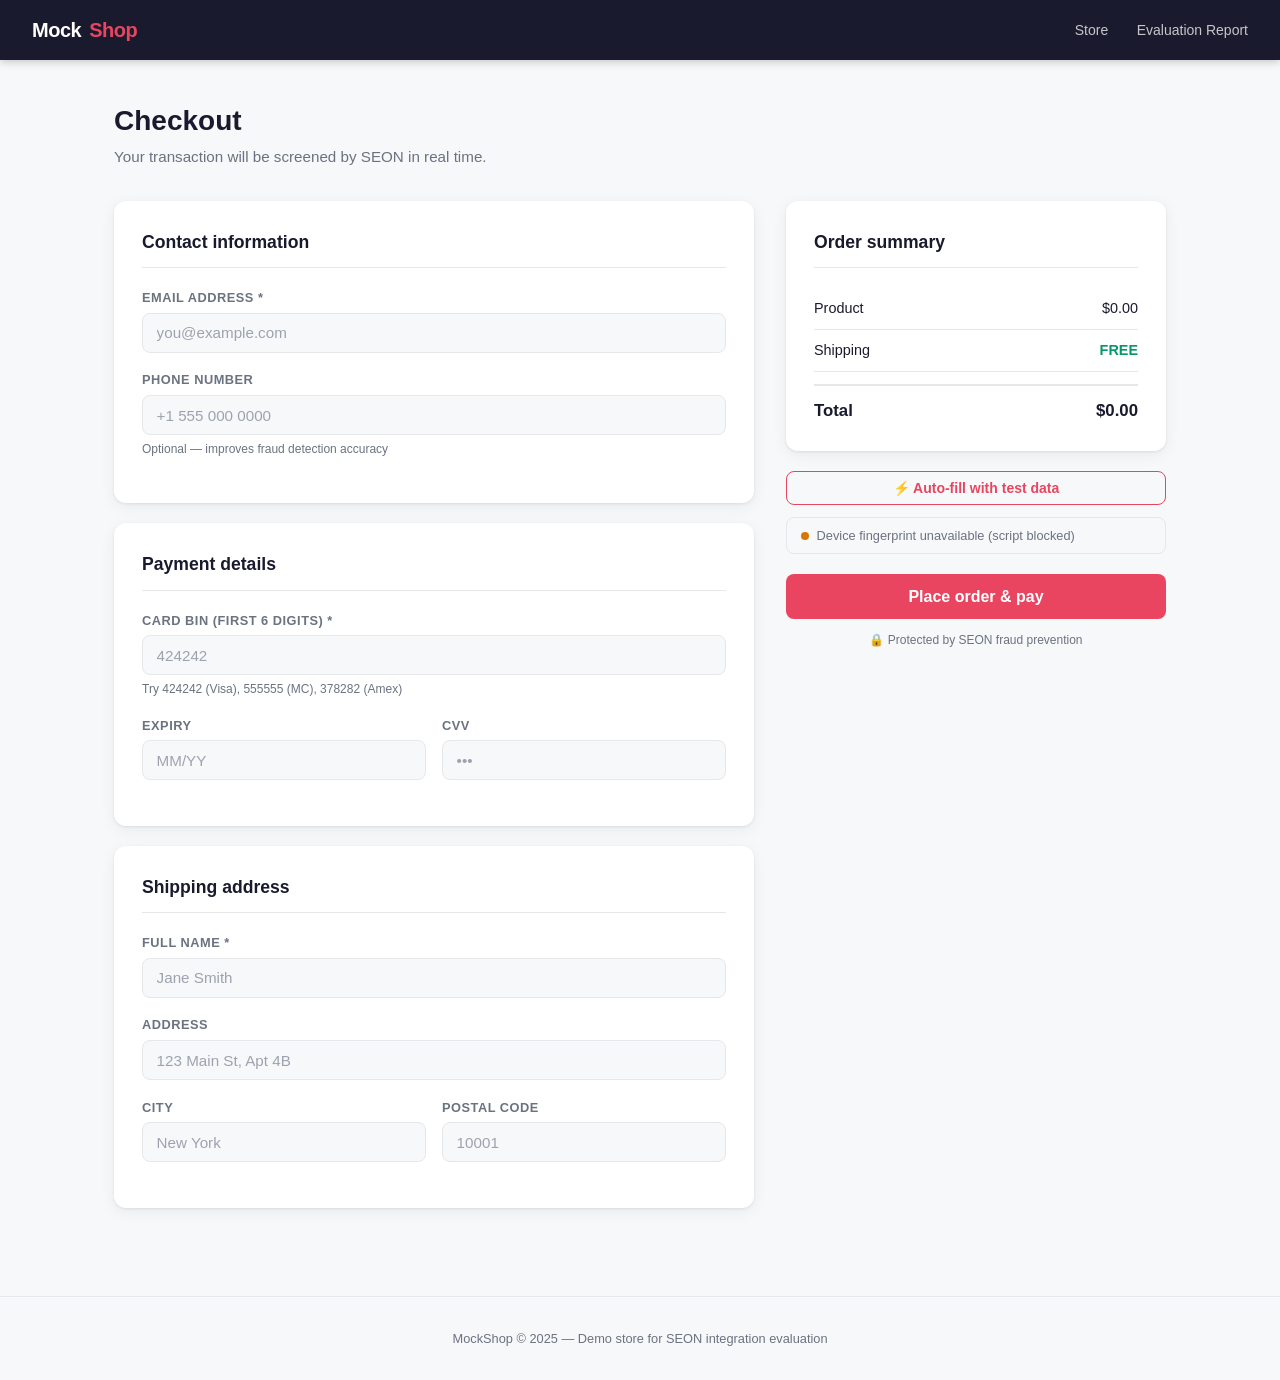
==== commit 7dfae312: "Fix JS Agent init + CSP headers for device fingerprinting Bugs fixed: - seon.init() takes no args in" ====
--- a/checkout.html
+++ b/checkout.html
@@ -242,21 +242,38 @@
 }
 
 // ── SEON JS Agent init ───────────────────────────────────────────────────────
+// seon.init() takes no arguments in v6 basic usage — silentMode belongs in
+// getSession config, not here. Init is also optional: docs confirm the Fraud
+// API call succeeds without it (device signals still collected by getSession).
 let seonReady = false;
+let seonInitError = null;
 (async () => {
   const statusEl   = document.getElementById('seon-status');
   const statusText = document.getElementById('seon-status-text');
+
+  if (typeof seon === 'undefined') {
+    seonInitError = 'SDK script failed to load from CDN';
+    statusText.textContent = 'Device fingerprint unavailable (script blocked)';
+    console.error('[SEON] script not loaded — check CSP / network');
+    return;
+  }
+
   try {
-    if (typeof seon === 'undefined') throw new Error('JS Agent script did not load');
-    // silentMode (camelCase) — not silent_mode. Docs list camelCase config keys.
-    await seon.init({ silentMode: true });
-    seonReady = true;
-    statusEl.classList.replace('loading', 'ready');
-    statusText.textContent = 'Device fingerprint active';
+    // No config args — basic init for behavioral tracking
+    await seon.init();
   } catch (err) {
-    statusText.textContent = 'Device fingerprint unavailable';
-    console.warn('[SEON init]', err);
+    // Init failure is non-fatal; getSession can still work per SEON docs:
+    // "Without seon.init() you will still receive valid device intelligence signals"
+    seonInitError = err.message;
+    console.warn('[SEON init] non-fatal:', err.message);
   }
+
+  // Mark ready regardless of init result — let getSession decide
+  seonReady = true;
+  statusEl.classList.replace('loading', 'ready');
+  statusText.textContent = seonInitError
+    ? `Device fingerprint partial (init: ${seonInitError})`
+    : 'Device fingerprint active';
 })();
 
 // ── Checkout ─────────────────────────────────────────────────────────────────
@@ -277,12 +294,20 @@
   hideError();
 
   try {
-    // 1. Device fingerprint
+    // 1. Device fingerprint — silentMode suppresses the SEON UI overlay
     let sessionToken = null;
+    let sessionErr   = null;
     if (seonReady) {
       try {
-        sessionToken = await seon.getSession({ host: 'seondf.com', session_id: uuid() });
-      } catch (e) { console.warn('[SEON getSession]', e); }
+        sessionToken = await seon.getSession({
+          host:       'seondf.com',
+          session_id: uuid(),
+          silentMode: true,   // suppress any SEON-injected UI — belongs here, not in init()
+        });
+      } catch (e) {
+        sessionErr = e.message;
+        console.error('[SEON getSession]', e);
+      }
     }
 
     // 2. IP
@@ -297,7 +322,7 @@
         phone_api:          !!phone,   // only if phone was provided
         ip_api:             true,
         aml_api:            false,     // requires AML setup in Admin
-        device_fingerprint: true,
+        device_fingerprinting: true,  // NOT device_fingerprint — extra 'ing', easy to get wrong
       },
       action_type:          'purchase',
       transaction_id:       transactionId,
@@ -330,7 +355,7 @@
     }
     if (!res.ok) throw new Error(`HTTP ${res.status}`);
 
-    showResult(body, transactionId, !!sessionToken, payload);
+    showResult(body, transactionId, !!sessionToken, sessionErr, payload);
 
   } catch (err) {
     console.error('[SEON checkout]', err);
@@ -364,7 +389,7 @@
   </div>`;
 }
 
-function showResult(body, txId, hasSession, sentPayload) {
+function showResult(body, txId, hasSession, sessionErr, sentPayload) {
   const d      = body.data || {};
   const state  = d.state   || 'UNKNOWN';
   const score  = typeof d.fraud_score    === 'number' ? d.fraud_score.toFixed(1)    : null;
@@ -434,7 +459,9 @@
   // ── Device ──
   const dv = d.device_details || {};
   const deviceRows = [
-    row('Captured',     hasSession ? '<span class="val-ok">Yes</span>' : '<span class="val-yes">No — JS Agent error</span>'),
+    row('Captured',     hasSession
+          ? '<span class="val-ok">Yes</span>'
+          : `<span class="val-yes">No${sessionErr ? ' — ' + sessionErr : (seonInitError ? ' — init: ' + seonInitError : ' — SDK unavailable')}</span>`),
     row('Browser',      val(dv.browser_name)),
     row('OS',           val(dv.os_name)),
     row('Device type',  val(dv.device_type)),
